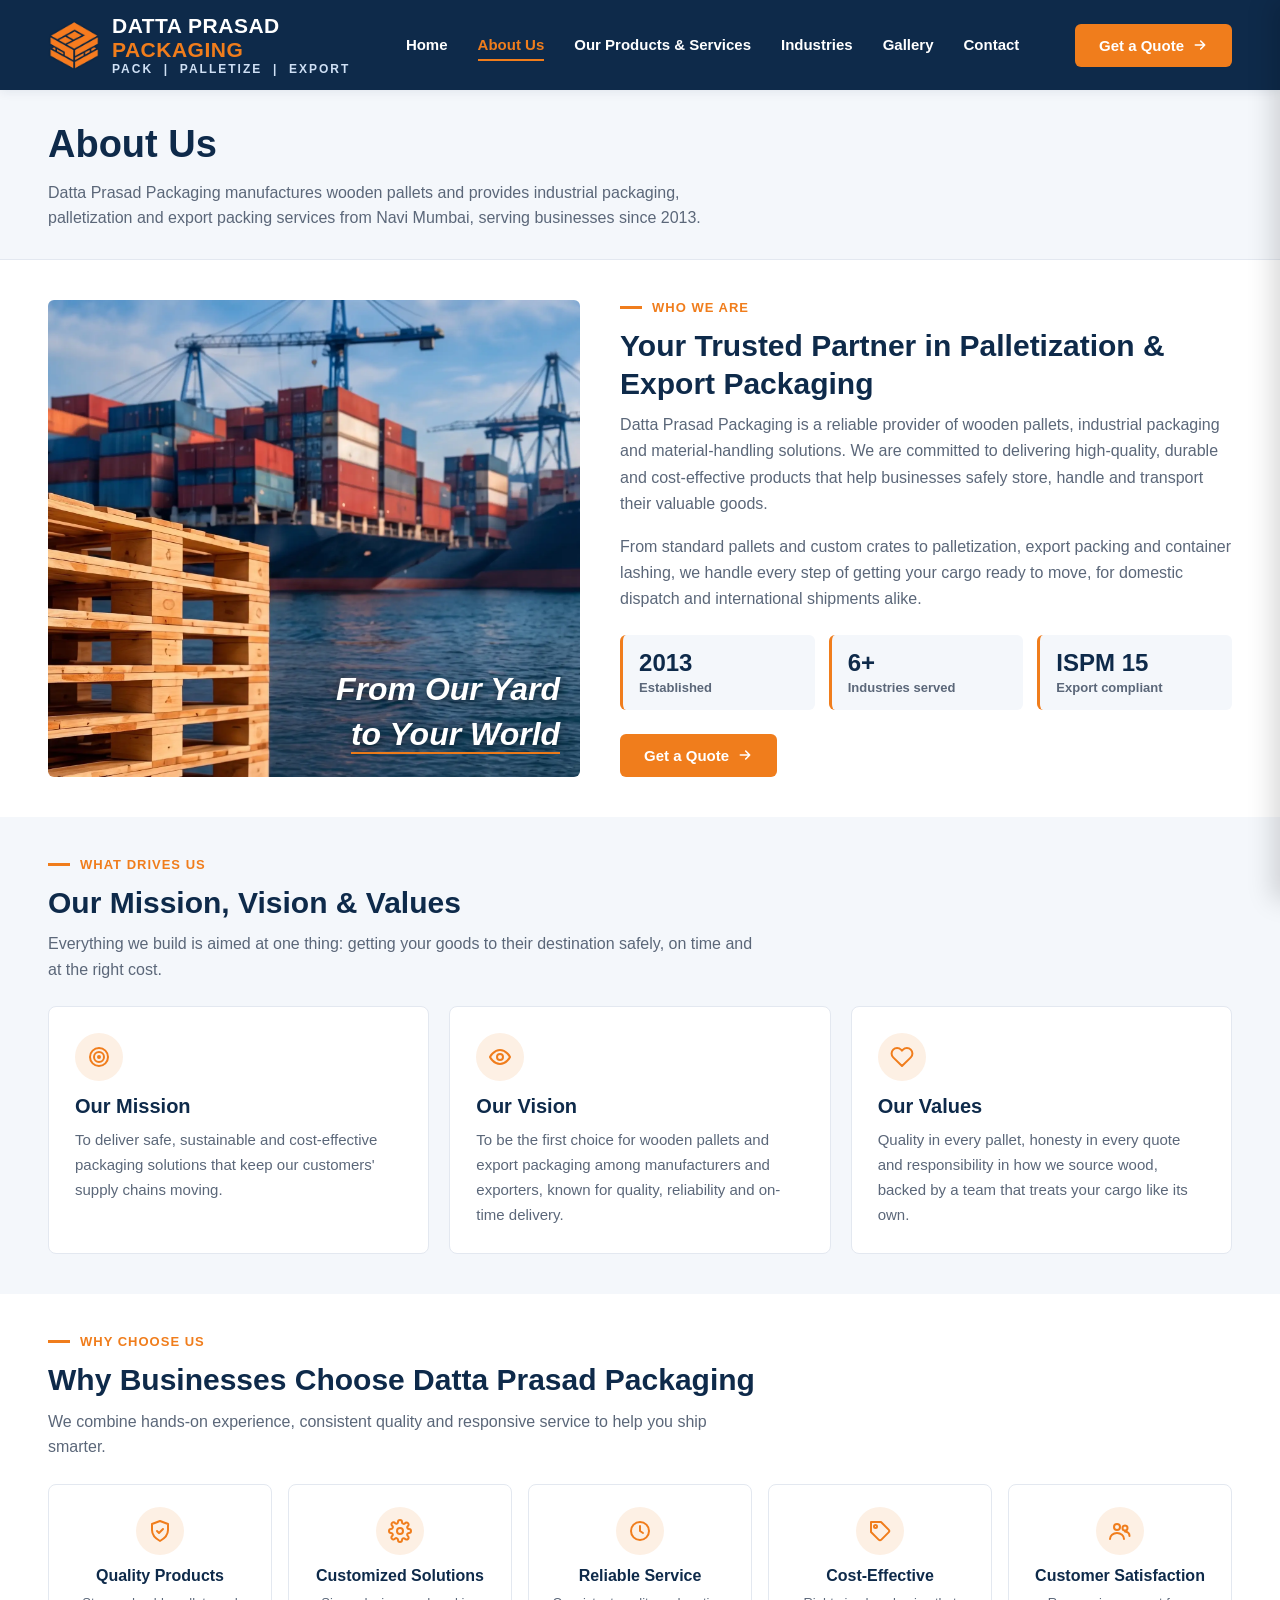
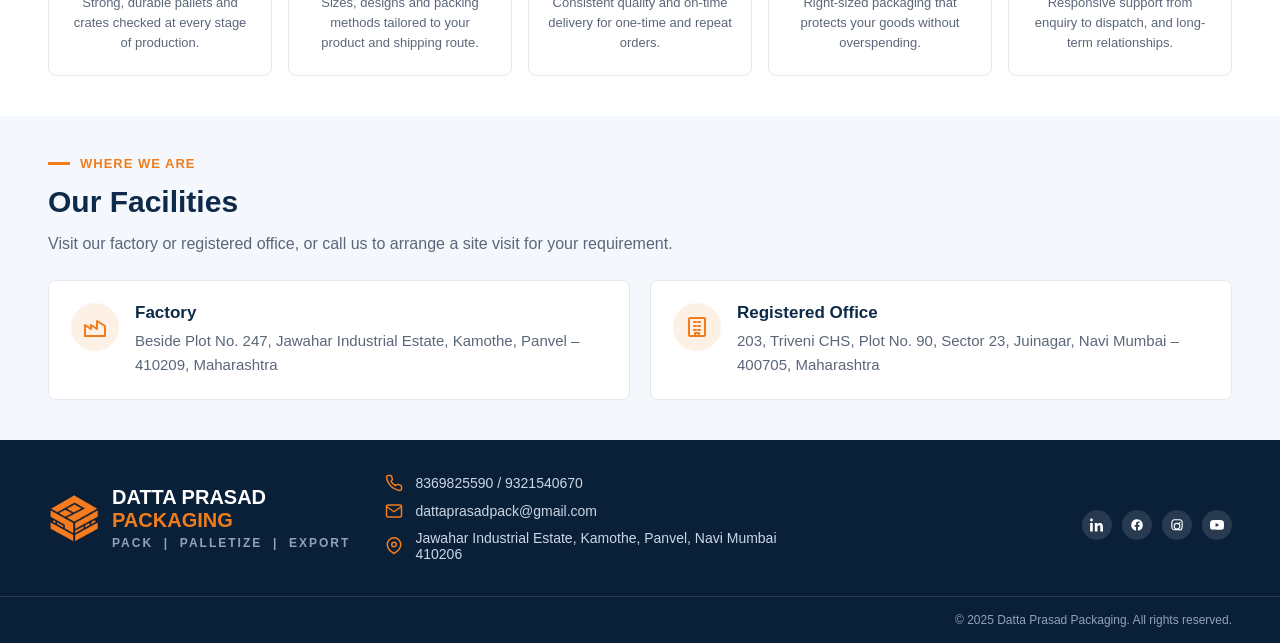
==== about.html @ 032332d9 "update" ====
<!doctype html>
<html lang="en">
<head>
<meta charset="utf-8">
<meta name="viewport" content="width=device-width, initial-scale=1">
<title>About Us — Datta Prasad Packaging</title>
<link rel="icon" type="image/x-icon" href="images/favicon.ico">
<link rel="icon" type="image/png" sizes="64x64" href="images/DP_LOGO-64.png">
<link rel="apple-touch-icon" href="images/DP_LOGO-128.png">
<link rel="stylesheet" href="style.css">
</head>
<body>

<header>
  <div class="header-inner">
    <a href="index.html" class="brand">
      <div class="logo-mark">
        <img src="images/DP_LOGO-128.png" alt="Datta Prasad Packaging logo">
      </div>
      <div class="brand-text">
        <div class="name">DATTA PRASAD<br><span class="accent">PACKAGING</span></div>
        <div class="tagline">PACK &nbsp;|&nbsp; PALLETIZE &nbsp;|&nbsp; EXPORT</div>
      </div>
    </a>
    <nav class="main-nav">
      <ul>
        <li><a href="index.html">Home</a></li>
        <li class="active"><a href="about.html">About Us</a></li>
        <li><a href="services.html">Our Products &amp; Services</a></li>
        <li><a href="industries.html">Industries</a></li>
        <li><a href="#">Gallery</a></li>
        <li><a href="index.html#contact">Contact</a></li>
      </ul>
    </nav>
    <div class="header-right">
      <a href="index.html#contact" class="btn">
        Get a Quote
        <svg class="icon" viewBox="0 0 24 24" fill="none" stroke="currentColor" stroke-width="2.4" stroke-linecap="round" stroke-linejoin="round" style="width:16px;height:16px"><path d="M5 12h14M13 6l6 6-6 6"/></svg>
      </a>
    </div>
    <button class="menu-toggle" id="menuToggle" aria-label="Open menu">
      <svg viewBox="0 0 24 24" fill="none" stroke="currentColor" stroke-width="2.4" stroke-linecap="round" stroke-linejoin="round"><path d="M3 6h18M3 12h18M3 18h18"/></svg>
    </button>
  </div>
</header>

<div class="mobile-nav-backdrop" id="mobileNavBackdrop"></div>
<nav class="mobile-nav" id="mobileNav">
  <div class="mobile-nav-header">
    <div class="brand-text">
      <div class="name" style="color:var(--navy);">DATTA PRASAD<br><span class="accent">PACKAGING</span></div>
    </div>
    <button class="mobile-nav-close" id="mobileNavClose" aria-label="Close menu">
      <svg viewBox="0 0 24 24" fill="none" stroke="currentColor" stroke-width="2.2" stroke-linecap="round" stroke-linejoin="round"><path d="M18 6L6 18M6 6l12 12"/></svg>
    </button>
  </div>
  <ul>
    <li><a href="index.html">Home</a></li>
    <li class="active"><a href="about.html">About Us</a></li>
    <li><a href="services.html">Our Products &amp; Services</a></li>
    <li><a href="industries.html">Industries</a></li>
    <li><a href="#">Gallery</a></li>
    <li><a href="index.html#contact">Contact</a></li>
  </ul>
  <a href="index.html#contact" class="btn mobile-nav-quote">
    Get a Quote
    <svg class="icon" viewBox="0 0 24 24" fill="none" stroke="currentColor" stroke-width="2.4" stroke-linecap="round" stroke-linejoin="round" style="width:16px;height:16px"><path d="M5 12h14M13 6l6 6-6 6"/></svg>
  </a>
</nav>

<main>

  <div class="page-intro">
    <h1>About Us</h1>
    <p>Datta Prasad Packaging manufactures wooden pallets and provides industrial packaging, palletization and export packing services from Navi Mumbai, serving businesses since 2013.</p>
  </div>

  <section class="ab-section">
    <div class="about-story">
      <div class="about-image">
        <img src="images/about_us.webp" alt="Wooden pallets at a shipping port">
        <div class="caption">From Our Yard<br><u>to Your World</u></div>
      </div>
      <div class="story-copy">
        <div class="eyebrow">Who We Are</div>
        <h2 class="sec-title">Your Trusted Partner in Palletization &amp; Export Packaging</h2>
        <p>Datta Prasad Packaging is a reliable provider of wooden pallets, industrial packaging and material-handling solutions. We are committed to delivering high-quality, durable and cost-effective products that help businesses safely store, handle and transport their valuable goods.</p>
        <p>From standard pallets and custom crates to palletization, export packing and container lashing, we handle every step of getting your cargo ready to move, for domestic dispatch and international shipments alike.</p>
        <div class="about-stats">
          <div class="about-stat"><strong>2013</strong><span>Established</span></div>
          <div class="about-stat"><strong>6+</strong><span>Industries served</span></div>
          <div class="about-stat"><strong>ISPM 15</strong><span>Export compliant</span></div>
        </div>
        <a href="index.html#contact" class="btn">
          Get a Quote
          <svg class="icon" viewBox="0 0 24 24" fill="none" stroke="currentColor" stroke-width="2.4" stroke-linecap="round" stroke-linejoin="round" style="width:16px;height:16px"><path d="M5 12h14M13 6l6 6-6 6"/></svg>
        </a>
      </div>
    </div>
  </section>

  <section class="ab-section alt">
    <div class="eyebrow">What Drives Us</div>
    <h2 class="sec-title">Our Mission, Vision &amp; Values</h2>
    <p class="sec-lede">Everything we build is aimed at one thing: getting your goods to their destination safely, on time and at the right cost.</p>
    <div class="mv-grid">
      <div class="mv-card">
        <div class="round-icon"><svg viewBox="0 0 24 24" fill="none" stroke="currentColor" stroke-width="2" stroke-linecap="round" stroke-linejoin="round"><circle cx="12" cy="12" r="9"/><circle cx="12" cy="12" r="5"/><circle cx="12" cy="12" r="1"/></svg></div>
        <h3>Our Mission</h3>
        <p>To deliver safe, sustainable and cost-effective packaging solutions that keep our customers' supply chains moving.</p>
      </div>
      <div class="mv-card">
        <div class="round-icon"><svg viewBox="0 0 24 24" fill="none" stroke="currentColor" stroke-width="2" stroke-linecap="round" stroke-linejoin="round"><path d="M2 12s3.5-7 10-7 10 7 10 7-3.5 7-10 7S2 12 2 12z"/><circle cx="12" cy="12" r="3"/></svg></div>
        <h3>Our Vision</h3>
        <p>To be the first choice for wooden pallets and export packaging among manufacturers and exporters, known for quality, reliability and on-time delivery.</p>
      </div>
      <div class="mv-card">
        <div class="round-icon"><svg viewBox="0 0 24 24" fill="none" stroke="currentColor" stroke-width="2" stroke-linecap="round" stroke-linejoin="round"><path d="M20.8 4.6a5.5 5.5 0 00-7.8 0L12 5.7l-1-1.1a5.5 5.5 0 00-7.8 7.8l1 1L12 21l7.8-7.6 1-1a5.5 5.5 0 000-7.8z"/></svg></div>
        <h3>Our Values</h3>
        <p>Quality in every pallet, honesty in every quote and responsibility in how we source wood, backed by a team that treats your cargo like its own.</p>
      </div>
    </div>
  </section>

  <section class="ab-section">
    <div class="eyebrow">Why Choose Us</div>
    <h2 class="sec-title">Why Businesses Choose Datta Prasad Packaging</h2>
    <p class="sec-lede">We combine hands-on experience, consistent quality and responsive service to help you ship smarter.</p>
    <div class="why-cards">
      <div class="why-card">
        <div class="round-icon"><svg viewBox="0 0 24 24" fill="none" stroke="currentColor" stroke-width="2" stroke-linecap="round" stroke-linejoin="round"><path d="M12 2l8 3v6c0 5-3.5 8.5-8 11-4.5-2.5-8-6-8-11V5z"/><path d="M9 12l2 2 4-4"/></svg></div>
        <h4>Quality Products</h4>
        <p>Strong, durable pallets and crates checked at every stage of production.</p>
      </div>
      <div class="why-card">
        <div class="round-icon"><svg viewBox="0 0 24 24" fill="none" stroke="currentColor" stroke-width="2" stroke-linecap="round" stroke-linejoin="round"><circle cx="12" cy="12" r="3"/><path d="M19.4 15a1.7 1.7 0 00.3 1.9l.1.1a2 2 0 11-2.8 2.8l-.1-.1a1.7 1.7 0 00-1.9-.3 1.7 1.7 0 00-1 1.6V21a2 2 0 11-4 0v-.1a1.7 1.7 0 00-1-1.6 1.7 1.7 0 00-1.9.3l-.1.1a2 2 0 11-2.8-2.8l.1-.1a1.7 1.7 0 00.3-1.9 1.7 1.7 0 00-1.6-1H3a2 2 0 110-4h.1a1.7 1.7 0 001.6-1 1.7 1.7 0 00-.3-1.9l-.1-.1a2 2 0 112.8-2.8l.1.1a1.7 1.7 0 001.9.3H9a1.7 1.7 0 001-1.6V3a2 2 0 114 0v.1a1.7 1.7 0 001 1.6 1.7 1.7 0 001.9-.3l.1-.1a2 2 0 112.8 2.8l-.1.1a1.7 1.7 0 00-.3 1.9V9a1.7 1.7 0 001.6 1H21a2 2 0 110 4h-.1a1.7 1.7 0 00-1.6 1z"/></svg></div>
        <h4>Customized Solutions</h4>
        <p>Sizes, designs and packing methods tailored to your product and shipping route.</p>
      </div>
      <div class="why-card">
        <div class="round-icon"><svg viewBox="0 0 24 24" fill="none" stroke="currentColor" stroke-width="2" stroke-linecap="round" stroke-linejoin="round"><circle cx="12" cy="12" r="9"/><path d="M12 7v5l3 2"/></svg></div>
        <h4>Reliable Service</h4>
        <p>Consistent quality and on-time delivery for one-time and repeat orders.</p>
      </div>
      <div class="why-card">
        <div class="round-icon"><svg viewBox="0 0 24 24" fill="none" stroke="currentColor" stroke-width="2" stroke-linecap="round" stroke-linejoin="round"><path d="M20.6 13.4l-7.2 7.2a2 2 0 01-2.8 0L3 13V3h10l7.6 7.6a2 2 0 010 2.8z"/><circle cx="7.5" cy="7.5" r="1.5"/></svg></div>
        <h4>Cost-Effective</h4>
        <p>Right-sized packaging that protects your goods without overspending.</p>
      </div>
      <div class="why-card">
        <div class="round-icon"><svg viewBox="0 0 24 24" fill="none" stroke="currentColor" stroke-width="2" stroke-linecap="round" stroke-linejoin="round"><circle cx="9" cy="8" r="3"/><path d="M2 20c0-3.3 3.1-6 7-6s7 2.7 7 6"/><circle cx="17" cy="9" r="2.5"/><path d="M17 12.5c2.6.3 4.5 2.2 4.5 4.5"/></svg></div>
        <h4>Customer Satisfaction</h4>
        <p>Responsive support from enquiry to dispatch, and long-term relationships.</p>
      </div>
    </div>
  </section>

  <section class="ab-section alt">
    <div class="eyebrow">Where We Are</div>
    <h2 class="sec-title">Our Facilities</h2>
    <p class="sec-lede">Visit our factory or registered office, or call us to arrange a site visit for your requirement.</p>
    <div class="location-grid">
      <div class="location-card">
        <div class="round-icon"><svg viewBox="0 0 24 24" fill="none" stroke="currentColor" stroke-width="2" stroke-linecap="round" stroke-linejoin="round"><path d="M2 21V10l6 4v-4l6 4V6l8 5v10z"/><path d="M2 21h20"/></svg></div>
        <div>
          <h4>Factory</h4>
          <p>Beside Plot No. 247, Jawahar Industrial Estate, Kamothe, Panvel – 410209, Maharashtra</p>
        </div>
      </div>
      <div class="location-card">
        <div class="round-icon"><svg viewBox="0 0 24 24" fill="none" stroke="currentColor" stroke-width="2" stroke-linecap="round" stroke-linejoin="round"><rect x="4" y="3" width="16" height="18" rx="1"/><path d="M9 7h2M13 7h2M9 11h2M13 11h2M9 15h2M13 15h2M10 21v-3h4v3"/></svg></div>
        <div>
          <h4>Registered Office</h4>
          <p>203, Triveni CHS, Plot No. 90, Sector 23, Juinagar, Navi Mumbai – 400705, Maharashtra</p>
        </div>
      </div>
    </div>
  </section>

</main>

<footer>
  <div class="footer-top">
    <div class="footer-brand">
      <div class="logo-mark">
        <img src="images/DP_LOGO-128.png" alt="Datta Prasad Packaging logo">
      </div>
      <div>
        <div class="name">DATTA PRASAD<br><span class="accent">PACKAGING</span></div>
        <div class="tagline">PACK &nbsp;|&nbsp; PALLETIZE &nbsp;|&nbsp; EXPORT</div>
      </div>
    </div>
    <div class="footer-contact">
      <div class="footer-contact-row">
        <svg class="icon" viewBox="0 0 24 24" fill="none" stroke="currentColor" stroke-width="2" stroke-linecap="round" stroke-linejoin="round"><path d="M22 16.9v3a2 2 0 01-2.2 2 19.8 19.8 0 01-8.6-3.1 19.5 19.5 0 01-6-6A19.8 19.8 0 012.1 4.2 2 2 0 014.1 2h3a2 2 0 012 1.7c.1.9.3 1.8.6 2.7a2 2 0 01-.5 2.1L8 9.7a16 16 0 006 6l1.2-1.2a2 2 0 012.1-.5c.9.3 1.8.5 2.7.6a2 2 0 011.7 2z"/></svg>
        <span>8369825590 / 9321540670</span>
      </div>
      <div class="footer-contact-row">
        <svg class="icon" viewBox="0 0 24 24" fill="none" stroke="currentColor" stroke-width="2" stroke-linecap="round" stroke-linejoin="round"><rect x="2" y="4" width="20" height="16" rx="2"/><path d="M2 6l10 7 10-7"/></svg>
        <span>dattaprasadpack@gmail.com</span>
      </div>
      <div class="footer-contact-row">
        <svg class="icon" viewBox="0 0 24 24" fill="none" stroke="currentColor" stroke-width="2" stroke-linecap="round" stroke-linejoin="round"><path d="M21 10c0 6.5-9 12-9 12s-9-5.5-9-12a9 9 0 0118 0z"/><circle cx="12" cy="10" r="3"/></svg>
        <span>Jawahar Industrial Estate, Kamothe, Panvel<span class="address-break">,<br class="mobile-only"> Navi Mumbai 410206</span></span>
      </div>
    </div>
    <div>
      <div class="footer-social">
        <a href="#" aria-label="LinkedIn"><svg class="icon" viewBox="0 0 24 24" fill="currentColor"><path d="M4.98 3.5C4.98 4.88 3.87 6 2.5 6S0 4.88 0 3.5 1.12 1 2.5 1s2.48 1.12 2.48 2.5zM.24 8.75h4.5V23h-4.5V8.75zM8.23 8.75h4.31v1.95h.06c.6-1.13 2.06-2.32 4.24-2.32 4.53 0 5.37 2.98 5.37 6.86V23h-4.5v-6.9c0-1.65-.03-3.77-2.3-3.77-2.3 0-2.65 1.8-2.65 3.65V23h-4.5V8.75z"/></svg></a>
        <a href="#" aria-label="Facebook"><svg class="icon" viewBox="0 0 24 24" fill="currentColor"><path d="M22 12a10 10 0 10-11.6 9.9v-7H7.9V12h2.5V9.8c0-2.5 1.5-3.9 3.8-3.9 1.1 0 2.2.2 2.2.2v2.4h-1.2c-1.2 0-1.6.8-1.6 1.6V12h2.8l-.4 2.9h-2.4v7A10 10 0 0022 12z"/></svg></a>
        <a href="#" aria-label="Instagram"><svg class="icon" viewBox="0 0 24 24" fill="currentColor"><path d="M12 2c2.7 0 3 0 4.1.06 1.1.05 1.8.2 2.4.45.7.27 1.2.6 1.7 1.1.5.5.9 1 1.1 1.7.24.6.4 1.3.45 2.4.06 1.1.06 1.4.06 4.1s0 3-.06 4.1c-.05 1.1-.2 1.8-.45 2.4-.27.7-.6 1.2-1.1 1.7-.5.5-1 .9-1.7 1.1-.6.24-1.3.4-2.4.45C15 21 14.7 21 12 21s-3 0-4.1-.06c-1.1-.05-1.8-.2-2.4-.45a4.5 4.5 0 01-1.7-1.1 4.5 4.5 0 01-1.1-1.7c-.24-.6-.4-1.3-.45-2.4C2.2 15 2.2 14.7 2.2 12s0-3 .06-4.1c.05-1.1.2-1.8.45-2.4.27-.7.6-1.2 1.1-1.7.5-.5 1-.9 1.7-1.1.6-.24 1.3-.4 2.4-.45C9 2 9.3 2 12 2zm0 1.8c-2.6 0-2.9 0-4 .06-.9.04-1.4.18-1.8.3-.4.16-.7.36-1 .66-.3.3-.5.6-.66 1-.12.4-.26.9-.3 1.8-.05 1-.06 1.3-.06 4s0 2.9.06 4c.04.9.18 1.4.3 1.8.16.4.36.7.66 1 .3.3.6.5 1 .66.4.12.9.26 1.8.3 1 .05 1.3.06 4 .06s2.9 0 4-.06c.9-.04 1.4-.18 1.8-.3.4-.16.7-.36 1-.66.3-.3.5-.6.66-1 .12-.4.26-.9.3-1.8.05-1 .06-1.3.06-4s0-2.9-.06-4c-.04-.9-.18-1.4-.3-1.8-.16-.4-.36-.7-.66-1-.3-.3-.6-.5-1-.66-.4-.12-.9-.26-1.8-.3-1-.05-1.3-.06-4-.06zm0 4.5a5.7 5.7 0 110 11.4 5.7 5.7 0 010-11.4zm0 1.8a3.9 3.9 0 100 7.8 3.9 3.9 0 000-7.8zm5.9-2a1.3 1.3 0 11-2.6 0 1.3 1.3 0 012.6 0z"/></svg></a>
        <a href="#" aria-label="YouTube"><svg class="icon" viewBox="0 0 24 24" fill="currentColor"><path d="M23.5 6.2a3 3 0 00-2.1-2.1C19.5 3.5 12 3.5 12 3.5s-7.5 0-9.4.6A3 3 0 00.5 6.2 31 31 0 000 12a31 31 0 00.5 5.8 3 3 0 002.1 2.1c1.9.6 9.4.6 9.4.6s7.5 0 9.4-.6a3 3 0 002.1-2.1A31 31 0 0024 12a31 31 0 00-.5-5.8zM9.6 15.6V8.4l6.3 3.6-6.3 3.6z"/></svg></a>
      </div>
    </div>
  </div>
  <div class="footer-bottom">© 2025 Datta Prasad Packaging. All rights reserved.</div>
</footer>

<button class="back-to-top" id="backToTop" aria-label="Back to top">
  <svg viewBox="0 0 24 24" fill="none" stroke="currentColor" stroke-width="2.4" stroke-linecap="round" stroke-linejoin="round"><path d="M12 19V5M5 12l7-7 7 7"/></svg>
</button>

<div class="lightbox" id="lightbox" hidden>
  <div class="lightbox-close" id="lightboxClose" aria-label="Close preview">
    <svg class="icon" viewBox="0 0 24 24" fill="none" stroke="currentColor" stroke-width="2" stroke-linecap="round" stroke-linejoin="round"><path d="M18 6L6 18M6 6l12 12"/></svg>
  </div>
  <img id="lightboxImg" src="" alt="">
</div>

<script src="script.js"></script>

</body>
</html>
---- style.css ----
:root {
  --navy: #0e2a4a;
  --navy-dark: #0a1f38;
  --orange: #f07d1c;
  --orange-dark: #d96c10;
  --bg: #ffffff;
  --section-alt: #f4f7fb;
  --text: #16213a;
  --muted: #5b6779;
  --card-border: #e3e8f0;
}

* { box-sizing: border-box; }

body {
  margin: 0;
  font-family: "Segoe UI", Arial, sans-serif;
  background: var(--bg);
  color: var(--text);
}

a { text-decoration: none; color: inherit; }
img { max-width: 100%; }
ul { margin: 0; padding: 0; }
section { padding: 64px 48px; scroll-margin-top: 80px; }
h1, h2, h3 { margin: 0; }

.eyebrow {
  display: flex;
  align-items: center;
  gap: 10px;
  color: var(--orange);
  font-weight: 800;
  font-size: 13px;
  letter-spacing: 1px;
  text-transform: uppercase;
  margin-bottom: 12px;
}
.eyebrow::before {
  content: "";
  width: 22px;
  height: 3px;
  background: var(--orange);
  display: inline-block;
}

.btn {
  display: inline-flex;
  align-items: center;
  gap: 8px;
  background: var(--orange);
  color: #fff;
  padding: 13px 24px;
  border-radius: 6px;
  font-size: 15px;
  font-weight: 700;
  white-space: nowrap;
  border: none;
  cursor: pointer;
}
.btn:hover { background: var(--orange-dark); }
.btn-outline {
  display: inline-flex;
  align-items: center;
  gap: 10px;
  color: #fff;
  font-weight: 700;
  font-size: 15px;
}
.btn-outline .play-circle {
  width: 34px;
  height: 34px;
  border-radius: 50%;
  border: 2px solid #fff;
  display: flex;
  align-items: center;
  justify-content: center;
  flex-shrink: 0;
}

.icon { display: inline-block; width: 20px; height: 20px; flex-shrink: 0; }

/* ---------- Header ---------- */
header {
  background: #0e2a4a;
  position: sticky;
  top: 0;
  z-index: 20;
  box-shadow: 0 2px 10px rgba(14,42,74,0.08);
}
.header-inner {
  display: flex;
  align-items: center;
  justify-content: space-between;
  gap: 24px;
  padding: 14px 48px;
  flex-wrap: wrap;
}
.brand { display: flex; align-items: center; gap: 12px; }
.logo-mark {
  width: 52px;
  height: 52px;
  flex-shrink: 0;
  display: flex;
  align-items: center;
  justify-content: center;
}
.logo-mark img { width: 100%; height: 100%; object-fit: contain; }
.brand-text .name {
  font-size: 21px;
  font-weight: 800;
  letter-spacing: 0.5px;
  color: #fff;
  line-height: 1.15;
}
.brand-text .name .accent { color: var(--orange); }
.brand-text .tagline {
  font-size: 12px;
  font-weight: 700;
  letter-spacing: 2px;
  color: #cfe0f5;
}

nav.main-nav ul {
  list-style: none;
  display: flex;
  gap: 30px;
  align-items: center;
  flex-wrap: wrap;
}
nav.main-nav a {
  font-size: 15px;
  font-weight: 600;
  color: #fff;
  padding-bottom: 6px;
}
nav.main-nav li.active a {
  color: var(--orange);
  border-bottom: 2px solid var(--orange);
}
nav.main-nav a:hover { color: var(--orange); }

.header-right { display: flex; align-items: center; gap: 28px; flex-wrap: wrap; }

/* ---------- Mobile nav toggle + drawer ---------- */
.menu-toggle {
  display: none;
  background: none;
  border: none;
  color: #fff;
  width: 40px;
  height: 40px;
  align-items: center;
  justify-content: center;
  cursor: pointer;
  flex-shrink: 0;
}
.menu-toggle svg { width: 26px; height: 26px; }

.mobile-nav-backdrop {
  position: fixed;
  inset: 0;
  background: rgba(10, 20, 35, 0.55);
  z-index: 29;
  opacity: 0;
  visibility: hidden;
  transition: opacity 0.25s ease;
}
.mobile-nav-backdrop.open { opacity: 1; visibility: visible; }

.mobile-nav {
  position: fixed;
  top: 0;
  right: 0;
  bottom: 0;
  width: 50%;
  min-width: 260px;
  max-width: 360px;
  background: #fff;
  z-index: 30;
  box-shadow: -8px 0 24px rgba(0,0,0,0.15);
  transform: translateX(100%);
  transition: transform 0.3s ease;
  display: flex;
  flex-direction: column;
  padding: 20px;
  overflow-y: auto;
}
.mobile-nav.open { transform: translateX(0); }
.mobile-nav-header {
  display: flex;
  align-items: center;
  justify-content: space-between;
  margin-bottom: 20px;
  padding-bottom: 16px;
  border-bottom: 1px solid var(--card-border);
}
.mobile-nav-header .name { font-size: 15px; line-height: 1.2; }
.mobile-nav-close {
  background: none;
  border: none;
  color: var(--navy);
  width: 34px;
  height: 34px;
  display: flex;
  align-items: center;
  justify-content: center;
  cursor: pointer;
  flex-shrink: 0;
}
.mobile-nav-close svg { width: 20px; height: 20px; }
.mobile-nav ul {
  list-style: none;
  display: flex;
  flex-direction: column;
  gap: 4px;
  margin: 0 0 20px;
  padding: 0;
}
.mobile-nav ul a {
  display: block;
  padding: 12px 8px;
  font-size: 15px;
  font-weight: 600;
  color: var(--text);
  border-radius: 6px;
}
.mobile-nav ul li.active a { color: var(--orange); background: var(--section-alt); }
.mobile-nav ul a:hover { background: var(--section-alt); }
.mobile-nav-quote { justify-content: center; margin-top: auto; }

/* ---------- Hero ---------- */
.hero {
  position: relative;
  background: var(--navy);
  height: auto;
  overflow: hidden;
}
.hero-bg {
  position: absolute;
  inset: 0;
  width: 100%;
  height: 100%;
  object-fit: cover;
  z-index: 0;
}
.hero::before {
  content: "";
  position: absolute;
  inset: 0;
  z-index: 1;
  background: linear-gradient(90deg,
    rgba(14,42,74,0.97) 0%,
    rgba(14,42,74,0.92) 30%,
    rgba(14,42,74,0.55) 55%,
    rgba(14,42,74,0.15) 75%,
    rgba(14,42,74,0) 90%);
}
.hero-grid {
  position: relative;
  z-index: 2;
  display: grid;
  grid-template-columns: minmax(0, 1fr) minmax(0, 1.3fr);
  align-items: stretch;
  height: 100%;
}
.hero-copy {
  padding: 40px 48px;
  display: flex;
  flex-direction: column;
  justify-content: center;
  color: #fff;
  overflow: hidden;
}
.hero-tags {
  display: flex;
  gap: 10px;
  flex-wrap: wrap;
  font-size: 12px;
  font-weight: 700;
  letter-spacing: 1px;
  color: #cfe0f5;
  margin-bottom: 18px;
}
.hero-tags span:not(:last-child)::after { content: "|"; margin-left: 10px; color: #4a6488; }
.hero-copy h1 {
  font-size: 36px;
  font-weight: 800;
  line-height: 1.2;
  margin-bottom: 14px;
}
.hero-copy h1 .accent { color: var(--orange); }
.hero-copy p {
  font-size: 15px;
  line-height: 1.6;
  color: #d7e2ef;
  max-width: 460px;
  margin-bottom: 26px;
}
.hero-actions { display: flex; align-items: center; gap: 28px; flex-wrap: wrap; }

/* ---------- Features strip ---------- */
.features {
  background: var(--section-alt);
  padding: 44px 48px;
}
.features-grid {
  display: grid;
  grid-template-columns: repeat(5, minmax(0, 1fr));
  gap: 20px;
}
.feature-item {
  text-align: center;
  padding: 0 20px;
  border-left: 1px solid var(--card-border);
}
.feature-item:first-child { border-left: none; }
.feature-icon {
  width: 46px;
  height: 46px;
  margin: 0 auto 14px;
  color: var(--orange);
}
.feature-item h3 {
  font-size: 15px;
  font-weight: 800;
  color: var(--navy);
  margin-bottom: 8px;
}
.feature-item p {
  font-size: 13px;
  line-height: 1.5;
  color: var(--muted);
  margin: 0;
}

/* ---------- Products section ---------- */
.products-layout {
  display: grid;
  grid-template-columns: minmax(0, 1fr) minmax(0, 2fr);
  gap: 40px;
  align-items: center;
}
.products-copy p {
  font-size: 17px;
  line-height: 1.65;
  color: var(--muted);
  margin: 0 0 28px;
}
.product-grid {
  display: grid;
  grid-template-columns: repeat(4, minmax(0, 1fr));
  gap: 20px;
}
.product-card {
  border: 1px solid var(--card-border);
  border-radius: 6px;
  overflow: hidden;
  background: #fff;
}
.product-card .thumb {
  width: 100%;
  aspect-ratio: 16 / 11;
  overflow: hidden;
}
.product-card .thumb img {
  width: 100%;
  height: 100%;
  object-fit: cover;
  display: block;
  cursor: zoom-in;
}
.product-card .info { padding: 14px 16px 16px; }
.product-card h4 {
  font-size: 18px;
  font-weight: 800;
  color: var(--navy);
  margin: 0 0 8px;
}
.product-card p {
  font-size: 14px;
  line-height: 1.5;
  color: var(--muted);
  margin: 0 0 10px;
}
.product-card .arrow { color: var(--orange); font-size: 28px; font-weight: 700; display: inline-block; line-height: 1; }

/* ---------- About section ---------- */
section.about {
  background: var(--section-alt);
}
.about-layout {
  display: grid;
  grid-template-columns: minmax(0, 1fr) minmax(0, 1.1fr) minmax(0, 0.9fr);
  gap: 36px;
  align-items: center;
}
.about-image {
  position: relative;
  border-radius: 6px;
  overflow: hidden;
  min-height: 320px;
}
.about-image img {
  width: 100%;
  height: 100%;
  object-fit: cover;
  display: block;
  position: absolute;
  inset: 0;
}
.about-image .caption {
  position: absolute;
  right: 20px;
  bottom: 20px;
  color: #fff;
  font-size: 32px;
  font-style: italic;
  font-weight: 600;
  text-shadow: 0 2px 8px rgba(0,0,0,0.5);
  line-height: 1.4;
  text-align: right;
}
.about-image .caption u { text-decoration: none; border-bottom: 2px solid var(--orange); }
.about-copy p {
  font-size: 15px;
  line-height: 1.65;
  color: var(--muted);
  margin: 0 0 20px;
}
.about-points {
  display: flex;
  flex-direction: column;
  gap: 14px;
  border-left: 1px solid var(--card-border);
  padding-left: 28px;
}
.about-point {
  display: flex;
  gap: 14px;
  align-items: flex-start;
  border-radius: 999px 6px 6px 999px;
  background: #ebf3f6;
  padding: 14px 16px;
}
.about-point .icon-wrap {
  width: 40px;
  height: 40px;
  border-radius: 50%;
  background: #fff;
  display: flex;
  align-items: center;
  justify-content: center;
  color: var(--orange);
  flex-shrink: 0;
  box-shadow: 0 2px 6px rgba(14,42,74,0.1);
}
.about-point h4 {
  font-size: 15px;
  font-weight: 800;
  color: var(--navy);
  margin: 0 0 4px;
}
.about-point p {
  font-size: 13px;
  line-height: 1.5;
  color: var(--muted);
  margin: 0;
}

/* ---------- Industries ---------- */
section.industries {
  background: #eaeff7;
  padding-top: 20px;
  padding-bottom: 0;
  text-align: center;
}
section.industries h2 {
  font-size: 14px;
  font-weight: 800;
  color: var(--navy);
  margin-bottom: 4px;
}
section.industries h2 .accent { color: var(--orange); }
.industry-strip {
  display: flex;
  justify-content: space-between;
  flex-wrap: wrap;
  gap: 20px;
  max-width: 1100px;
  margin: 0 auto;
  padding-bottom: 44px;
}
.industry-strip .item {
  display: flex;
  flex-direction: column;
  align-items: center;
  gap: 10px;
  flex: 1 1 140px;
  border-left: 2px solid #c3cedd;
  padding: 0 10px;
}
.industry-strip .item:first-child { border-left: none; }
.industry-strip .icon-circle {
  width: 40px;
  height: 40px;
  color: var(--navy);
}
.industry-strip span {
  font-size: 14px;
  font-weight: 700;
  color: var(--navy);
}

/* ---------- Enquiry Form ---------- */
section.enquiry {
  background: var(--section-alt);
}
.enquiry-layout {
  display: grid;
  grid-template-columns: minmax(0, 1fr) minmax(0, 1.2fr);
  gap: 40px;
  align-items: start;
}
.enquiry-copy p {
  font-size: 15px;
  line-height: 1.6;
  color: var(--muted);
  margin: 0 0 20px;
}
.enquiry-copy .footer-contact-row { color: var(--navy); margin-bottom: 14px; }
.enquiry-form {
  background: #fff;
  border: 1px solid var(--card-border);
  border-radius: 8px;
  padding: 32px;
  box-shadow: 0 8px 24px rgba(14,42,74,0.06);
}
.form-row { display: grid; grid-template-columns: 1fr 1fr; gap: 16px; }
.enquiry-form label {
  display: block;
  font-size: 13px;
  font-weight: 700;
  color: var(--navy);
  margin-bottom: 6px;
}
.enquiry-form input:not(.iti__search-input),
.enquiry-form textarea {
  width: 100%;
  padding: 11px 14px;
  border: 1px solid var(--card-border);
  border-radius: 6px;
  font-size: 14px;
  font-family: inherit;
  color: var(--text);
  margin-bottom: 18px;
  background: #fbfcfe;
}
.enquiry-form input:not(.iti__search-input):focus,
.enquiry-form textarea:focus {
  outline: none;
  border-color: var(--orange);
}
.enquiry-form input.invalid,
.enquiry-form input.invalid:focus { border-color: #c23b3b; }
.enquiry-form .iti { display: block; width: 100%; margin-bottom: 18px; }
.enquiry-form .iti input { margin-bottom: 0; }
.field-error {
  display: none;
  font-size: 13px;
  color: #c23b3b;
  margin: -12px 0 14px;
}
.field-error.visible { display: block; }
.enquiry-form textarea { resize: vertical; min-height: 110px; }
.enquiry-form .btn { width: 100%; justify-content: center; }
.form-status {
  font-size: 14px;
  font-weight: 600;
  margin-top: 12px;
  display: none;
}
.form-status.success { display: block; color: #1b7a3d; }
.form-status.error { display: block; color: #c23b3b; }

/* ---------- Footer ---------- */
footer {
  background: var(--navy-dark);
  color: #cbd7e6;
}
.footer-top {
  display: grid;
  grid-template-columns: minmax(0, 1.2fr) minmax(0, 1.6fr) minmax(0, 1.6fr);
  gap: 32px;
  align-items: center;
  padding: 34px 48px;
  border-bottom: 1px solid rgba(255,255,255,0.12);
}
.footer-brand { display: flex; align-items: center; gap: 12px; }
.footer-brand .name {
  font-size: 20px;
  font-weight: 800;
  color: #fff;
}
.footer-brand .name .accent { color: var(--orange); }
.footer-brand .tagline {
  font-size: 12px;
  letter-spacing: 2px;
  font-weight: 700;
  color: #8fa3bd;
  margin-top: 4px;
}
.footer-contact { display: flex; flex-direction: column; gap: 10px; }
.footer-contact-row { display: flex; align-items: center; gap: 12px; font-size: 14px; }
.footer-contact-row .icon { width: 18px; height: 18px; color: var(--orange); }
.footer-nav ul {
  list-style: none;
  display: flex;
  gap: 22px;
  flex-wrap: wrap;
  justify-content: flex-end;
}
.footer-nav a { font-size: 14px; color: #cbd7e6; }
.footer-nav a:hover { color: #fff; }
.footer-social {
  display: flex;
  gap: 10px;
  justify-content: flex-end;
  margin-top: 14px;
}
.footer-social a {
  width: 30px;
  height: 30px;
  border-radius: 50%;
  background: rgba(255,255,255,0.12);
  display: flex;
  align-items: center;
  justify-content: center;
}
.footer-social .icon { width: 14px; height: 14px; color: #fff; }
.footer-bottom {
  padding: 16px 48px;
  text-align: right;
  font-size: 12px;
  color: #8fa3bd;
}
.mobile-only { display: none; }
.back-to-top { display: none; }

/* ---------- Lightbox ---------- */
.lightbox {
  position: fixed;
  inset: 0;
  background: rgba(10, 20, 35, 0.92);
  display: flex;
  align-items: center;
  justify-content: center;
  padding: 40px;
  z-index: 100;
}
.lightbox[hidden] { display: none; }
.lightbox img {
  max-width: 100%;
  max-height: 100%;
  object-fit: contain;
  border-radius: 4px;
  box-shadow: 0 10px 40px rgba(0,0,0,0.5);
}
.lightbox-close {
  position: absolute;
  top: 20px;
  right: 28px;
  width: 44px;
  height: 44px;
  border-radius: 50%;
  background: rgba(255,255,255,0.12);
  color: #fff;
  display: flex;
  align-items: center;
  justify-content: center;
  cursor: pointer;
}
.lightbox-close:hover { background: rgba(255,255,255,0.22); }

/* ---------- Responsive ---------- */
@media (max-width: 1240px) {
  .header-inner { gap: 16px; padding-left: 32px; padding-right: 32px; }
  nav.main-nav ul { gap: 20px; }
  nav.main-nav a { font-size: 14px; }
}
@media (max-width: 1100px) {
  nav.main-nav,
  .header-right { display: none; }
  .menu-toggle { display: flex; }
  .about-layout { grid-template-columns: 1fr 1fr; }
  .about-layout > .about-points { grid-column: span 2; border-left: none; padding-left: 0; }
  .footer-top { grid-template-columns: 1fr; text-align: center; gap: 20px; padding: 28px 24px; }
  .footer-brand { justify-content: center; }
  .footer-nav ul, .footer-social { justify-content: center; }
  .footer-contact { align-items: center; gap: 8px; }
  .footer-contact-row { justify-content: center; text-align: left; }
  .footer-nav ul { row-gap: 8px; column-gap: 16px; }
  .footer-social { margin-top: 4px; }
}
@media (max-width: 900px) {
  .hero { height: auto; min-height: 0; }
  .hero::before {
    background: linear-gradient(180deg,
      rgba(14,42,74,0.55) 0%,
      rgba(14,42,74,0.85) 55%,
      rgba(14,42,74,0.97) 100%);
  }
  .hero-grid { grid-template-columns: 1fr; height: auto; }
  .hero-copy { padding-top: 24px; padding-bottom: 24px; }
  .features-grid { grid-template-columns: repeat(2, minmax(0, 1fr)); }
  .feature-item { border-left: none; }
  .feature-item:nth-child(odd) { border-right: 1px solid var(--card-border); }
  .products-layout { grid-template-columns: 1fr; }
  .product-grid { grid-template-columns: repeat(2, minmax(0, 1fr)); }
  .about-layout { grid-template-columns: 1fr; }
  .about-layout > .about-points { grid-column: span 1; }
  nav.main-nav { display: none; }
  .header-right { display: none; }
  .menu-toggle { display: flex; }
  .enquiry-layout { grid-template-columns: 1fr; }
  .hero-tags {
    flex-wrap: nowrap;
    overflow-x: auto;
    font-size: 10px;
    gap: 6px;
    white-space: nowrap;
  }
  .hero-tags span:not(:last-child)::after { margin-left: 6px; }
  .hero-actions { flex-wrap: nowrap; gap: 14px; }
  .hero-actions .btn { padding: 12px 16px; font-size: 14px; white-space: nowrap; }
  .hero-actions .btn-outline { font-size: 13px; white-space: nowrap; }
}
@media (max-width: 560px) {
  section { padding: 40px 24px; }
  .header-inner { padding: 10px 16px; flex-wrap: nowrap; gap: 10px; }
  section { scroll-margin-top: 64px; }
  .logo-mark { width: 40px; height: 40px; }
  .brand-text .name { font-size: 15px; }
  .brand-text .tagline { font-size: 9px; letter-spacing: 1px; }
  .menu-toggle { width: 32px; height: 32px; }
  .menu-toggle svg { width: 22px; height: 22px; }
  .hero-copy { padding: 28px 24px; }
  .hero-copy h1 { font-size: 30px; }
  .features { padding: 32px 24px; }
  .features-grid { grid-template-columns: 1fr; }
  .feature-item { border-left: none !important; border-right: none !important; border-top: 1px solid var(--card-border); padding: 20px 10px 0; }
  .feature-item:first-child { border-top: none; padding-top: 0; }
  .product-grid { grid-template-columns: 1fr; }
  .industry-strip {
    display: grid;
    grid-template-columns: 1fr 1fr;
    gap: 0;
  }
  .industry-strip .item {
    border-left: none !important;
    border-top: 2px solid #c3cedd;
    padding: 16px 10px;
  }
  .industry-strip .item:nth-child(odd) { border-right: 2px solid #c3cedd; }
  .industry-strip .item:nth-child(-n+2) { border-top: none; }
  .footer-top { padding: 28px 24px; text-align: left; }
  .footer-brand { justify-content: flex-start; }
  .footer-bottom { padding: 14px 24px; text-align: center; }
  .enquiry-form { padding: 24px; }
  .form-row { grid-template-columns: 1fr; }
  .footer-contact { align-items: flex-start; }
  .footer-contact-row { justify-content: flex-start; text-align: left; }
  .mobile-only { display: inline; }
  .footer-social { justify-content: flex-start; }

  .back-to-top {
    position: fixed;
    right: 18px;
    bottom: 18px;
    width: 42px;
    height: 42px;
    border-radius: 50%;
    background: var(--orange);
    color: #fff;
    display: flex;
    align-items: center;
    justify-content: center;
    box-shadow: 0 4px 14px rgba(0,0,0,0.25);
    border: none;
    cursor: pointer;
    z-index: 25;
    opacity: 0;
    visibility: hidden;
    transition: opacity 0.2s ease;
  }
  .back-to-top.visible { opacity: 1; visibility: visible; }
  .back-to-top svg { width: 20px; height: 20px; }
}

/* ---------- Services page ---------- */
.page-intro {
  background: var(--section-alt);
  padding: 32px 48px 28px;
  border-bottom: 1px solid var(--card-border);
}
.page-intro h1 {
  font-size: 38px;
  font-weight: 800;
  color: var(--navy);
  line-height: 1.2;
  margin-bottom: 12px;
}
.page-intro p {
  max-width: 720px;
  font-size: 16px;
  line-height: 1.6;
  color: var(--muted);
  margin: 0 0 20px;
}
.page-intro p:last-child { margin-bottom: 0; }
.service-jump { list-style: none; display: flex; flex-wrap: wrap; gap: 10px; }
.service-jump a {
  display: inline-block;
  padding: 8px 16px;
  border: 1px solid var(--card-border);
  border-radius: 999px;
  background: #fff;
  font-size: 14px;
  font-weight: 700;
  color: var(--navy);
}
.service-jump a:hover { border-color: var(--orange); color: var(--orange); }

section.service { padding-top: 36px; padding-bottom: 36px; }
section.service.alt { background: var(--section-alt); }
.service-layout {
  display: grid;
  grid-template-columns: minmax(0, 1.15fr) minmax(0, 1fr);
  gap: 40px;
  align-items: stretch;
}
.service-copy { align-self: center; }
.service.alt .service-layout { grid-template-columns: minmax(0, 1fr) minmax(0, 1.15fr); }
.service.alt .service-media { order: 2; }
.service-media {
  display: grid;
  grid-template-columns: minmax(0, 3fr) minmax(0, 1fr);
  grid-template-rows: minmax(0, 1fr);
  gap: 10px;
  min-height: 340px;
}
.service-media .main-img {
  position: relative;
  border-radius: 8px;
  overflow: hidden;
}
.service-thumbs {
  display: grid;
  grid-template-rows: repeat(3, minmax(0, 1fr));
  gap: 10px;
}
.service-thumbs div {
  position: relative;
  border-radius: 6px;
  overflow: hidden;
}
/* absolute so photos fill their box without dictating its height */
.service-media img {
  position: absolute;
  inset: 0;
  width: 100%;
  height: 100%;
  object-fit: cover;
  cursor: zoom-in;
}
.service-num {
  font-size: 14px;
  font-weight: 800;
  letter-spacing: 1px;
  color: var(--orange);
  margin-bottom: 8px;
}
.service-copy h2 {
  font-size: 30px;
  font-weight: 800;
  color: var(--navy);
  line-height: 1.25;
  margin-bottom: 14px;
}
.service-copy p {
  font-size: 16px;
  line-height: 1.65;
  color: var(--muted);
  margin: 0 0 18px;
}
.service-points {
  list-style: none;
  display: grid;
  grid-template-columns: 1fr 1fr;
  gap: 10px 20px;
  margin-bottom: 24px;
}
.service-points li {
  display: flex;
  align-items: flex-start;
  gap: 8px;
  font-size: 15px;
  font-weight: 600;
  color: var(--navy);
}
.service-points li::before {
  content: "";
  width: 18px;
  height: 18px;
  margin-top: 1px;
  flex-shrink: 0;
  border-radius: 50%;
  background: var(--orange) url("data:image/svg+xml,%3Csvg xmlns='http://www.w3.org/2000/svg' viewBox='0 0 24 24' fill='none' stroke='white' stroke-width='3.5' stroke-linecap='round' stroke-linejoin='round'%3E%3Cpath d='M5 12l5 5 9-10'/%3E%3C/svg%3E") center / 12px no-repeat;
}

@media (max-width: 900px) {
  .service-layout,
  .service.alt .service-layout { grid-template-columns: 1fr; gap: 24px; }
  .service.alt .service-media { order: 0; }
  .service-media { min-height: 320px; }
}
@media (max-width: 560px) {
  .page-intro { padding: 24px 24px 20px; }
  .page-intro h1 { font-size: 28px; }
  .service-jump a { font-size: 13px; padding: 7px 12px; }
  .service-media { grid-template-columns: 1fr; grid-template-rows: none; min-height: 0; }
  .service-media .main-img { aspect-ratio: 16 / 10; }
  .service-thumbs { grid-template-rows: none; grid-template-columns: repeat(3, minmax(0, 1fr)); }
  .service-thumbs div { aspect-ratio: 4 / 3; }
  section.service { padding-top: 28px; padding-bottom: 28px; }
  .service-copy h2 { font-size: 24px; }
  .service-points { grid-template-columns: 1fr; }
}

/* ---------- About page ---------- */
section.ab-section { padding-top: 40px; padding-bottom: 40px; }
section.ab-section.alt { background: var(--section-alt); }
.sec-title {
  font-size: 30px;
  font-weight: 800;
  color: var(--navy);
  line-height: 1.25;
  margin-bottom: 10px;
}
.sec-lede {
  max-width: 720px;
  font-size: 16px;
  line-height: 1.6;
  color: var(--muted);
  margin: 0 0 24px;
}

.about-story {
  display: grid;
  grid-template-columns: minmax(0, 1fr) minmax(0, 1.15fr);
  gap: 40px;
  align-items: stretch;
}
.about-story .about-image { min-height: 380px; }
.story-copy { align-self: center; }
.story-copy p {
  font-size: 16px;
  line-height: 1.65;
  color: var(--muted);
  margin: 0 0 16px;
}
.about-stats {
  display: grid;
  grid-template-columns: repeat(3, minmax(0, 1fr));
  gap: 14px;
  margin: 22px 0 24px;
}
.about-stat {
  background: var(--section-alt);
  border-left: 3px solid var(--orange);
  border-radius: 6px;
  padding: 14px 16px;
}
.about-stat strong {
  display: block;
  font-size: 24px;
  font-weight: 800;
  color: var(--navy);
  line-height: 1.2;
}
.about-stat span { font-size: 13px; font-weight: 600; color: var(--muted); }

.mv-grid {
  display: grid;
  grid-template-columns: repeat(3, minmax(0, 1fr));
  gap: 20px;
}
.mv-card,
.why-card,
.location-card {
  background: #fff;
  border: 1px solid var(--card-border);
  border-radius: 8px;
}
.mv-card { padding: 26px; }
.round-icon {
  width: 48px;
  height: 48px;
  border-radius: 50%;
  background: #fdf0e4;
  color: var(--orange);
  display: flex;
  align-items: center;
  justify-content: center;
  flex-shrink: 0;
}
.round-icon svg { width: 24px; height: 24px; }
.mv-card .round-icon { margin-bottom: 14px; }
.mv-card h3 {
  font-size: 20px;
  font-weight: 800;
  color: var(--navy);
  margin-bottom: 10px;
}
.mv-card p {
  font-size: 15px;
  line-height: 1.65;
  color: var(--muted);
  margin: 0;
}

.why-cards {
  display: grid;
  grid-template-columns: repeat(5, minmax(0, 1fr));
  gap: 16px;
}
.why-card { padding: 22px 18px; text-align: center; }
.why-card .round-icon { margin: 0 auto 12px; }
.why-card h4 {
  font-size: 16px;
  font-weight: 800;
  color: var(--navy);
  margin: 0 0 8px;
}
.why-card p {
  font-size: 13px;
  line-height: 1.55;
  color: var(--muted);
  margin: 0;
}

.location-grid {
  display: grid;
  grid-template-columns: repeat(2, minmax(0, 1fr));
  gap: 20px;
}
.location-card {
  display: flex;
  gap: 16px;
  align-items: flex-start;
  padding: 22px;
}
.location-card h4 {
  font-size: 17px;
  font-weight: 800;
  color: var(--navy);
  margin: 0 0 6px;
}
.location-card p {
  font-size: 15px;
  line-height: 1.6;
  color: var(--muted);
  margin: 0;
}

@media (max-width: 1100px) {
  .why-cards { grid-template-columns: repeat(3, minmax(0, 1fr)); }
}
@media (max-width: 900px) {
  .about-story,
  .mv-grid,
  .location-grid { grid-template-columns: 1fr; }
  .about-story .about-image { min-height: 300px; }
  .why-cards { grid-template-columns: repeat(2, minmax(0, 1fr)); }
  .why-card:last-child:nth-child(odd) { grid-column: span 2; }
}
@media (max-width: 560px) {
  section.ab-section { padding-top: 28px; padding-bottom: 28px; }
  .sec-title { font-size: 24px; }
  .about-story .about-image { min-height: 240px; }
  .about-story .about-image .caption { font-size: 22px; right: 14px; bottom: 14px; }
  .about-stats { gap: 8px; }
  .about-stat { padding: 10px 12px; }
  .about-stat strong { font-size: 18px; }
  .about-stat span { font-size: 12px; }
  .why-card { padding: 18px 12px; }
}

/* ---------- Industries page ---------- */
.industry-grid {
  display: grid;
  grid-template-columns: repeat(3, minmax(0, 1fr));
  gap: 24px;
}
.industry-card {
  display: flex;
  flex-direction: column;
  background: #fff;
  border: 1px solid var(--card-border);
  border-radius: 8px;
  overflow: hidden;
  scroll-margin-top: 80px;
}
.ind-img { aspect-ratio: 16 / 9; overflow: hidden; }
.ind-img img {
  width: 100%;
  height: 100%;
  object-fit: cover;
  display: block;
  cursor: zoom-in;
}
.ind-body {
  flex: 1;
  display: flex;
  flex-direction: column;
  padding: 20px 22px 22px;
}
.ind-head { display: flex; align-items: center; gap: 12px; margin-bottom: 12px; }
.ind-icon {
  width: 46px;
  height: 46px;
  border-radius: 50%;
  background: #fdf0e4;
  color: var(--orange);
  display: flex;
  align-items: center;
  justify-content: center;
  flex-shrink: 0;
}
.ind-icon svg { width: 26px; height: 26px; }
.ind-head h2 {
  font-size: 21px;
  font-weight: 800;
  color: var(--navy);
}
.ind-body p {
  font-size: 15px;
  line-height: 1.6;
  color: var(--muted);
  margin: 0 0 16px;
}
.ind-body .service-points { margin-bottom: 18px; }
.ind-body .service-points li { font-size: 14px; }
.ind-link {
  margin-top: auto;
  font-size: 15px;
  font-weight: 700;
  color: var(--orange);
}
.ind-link:hover { color: var(--orange-dark); }

.industry-cta {
  display: flex;
  align-items: center;
  justify-content: space-between;
  gap: 24px;
  margin-top: 28px;
  padding: 28px 32px;
  border-radius: 8px;
  background: var(--navy);
  color: #fff;
}
.industry-cta h3 { font-size: 22px; font-weight: 800; margin-bottom: 6px; }
.industry-cta p { font-size: 15px; line-height: 1.6; color: #cfe0f5; margin: 0; max-width: 720px; }

@media (max-width: 1100px) {
  .industry-grid { grid-template-columns: repeat(2, minmax(0, 1fr)); }
}
@media (max-width: 640px) {
  .industry-grid { grid-template-columns: 1fr; }
  .industry-cta { flex-direction: column; align-items: flex-start; padding: 24px; }
}
@media (max-width: 560px) {
  .industry-card { scroll-margin-top: 64px; }
  .ind-body { padding: 18px; }
}
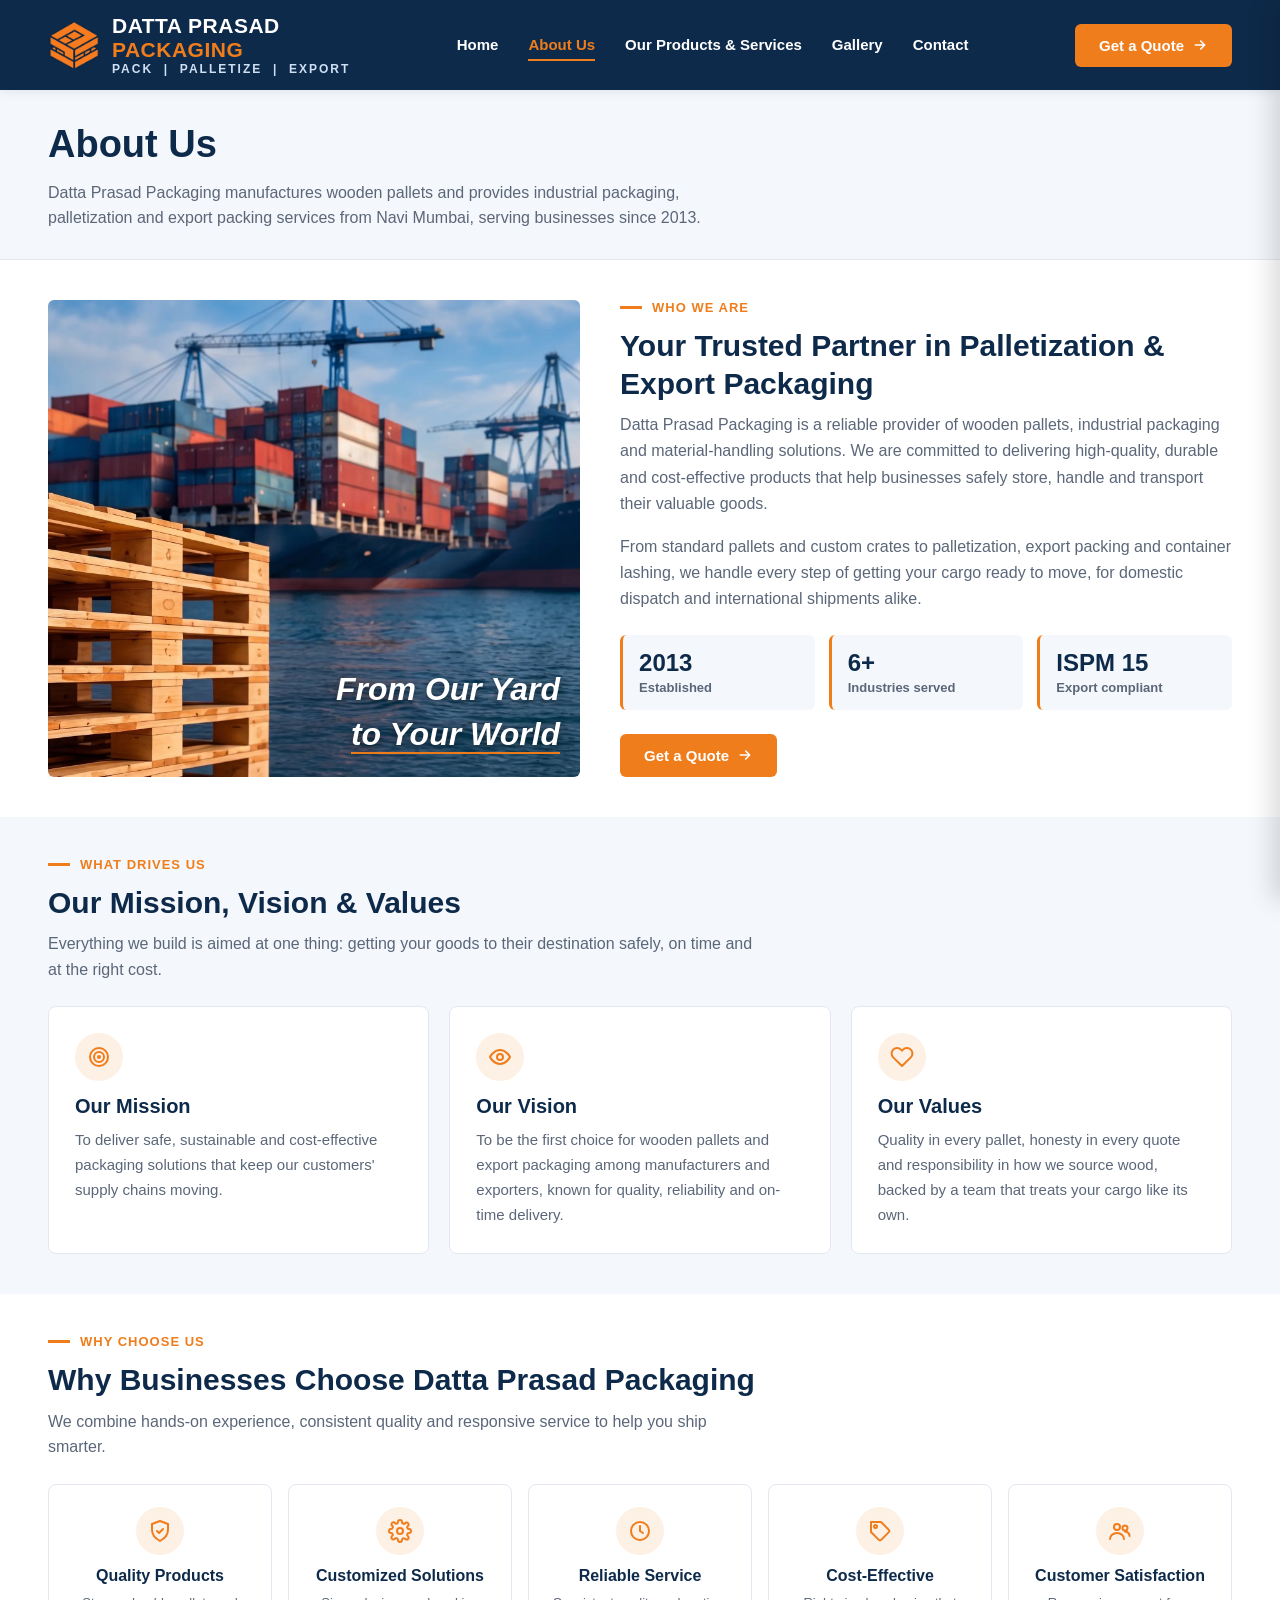
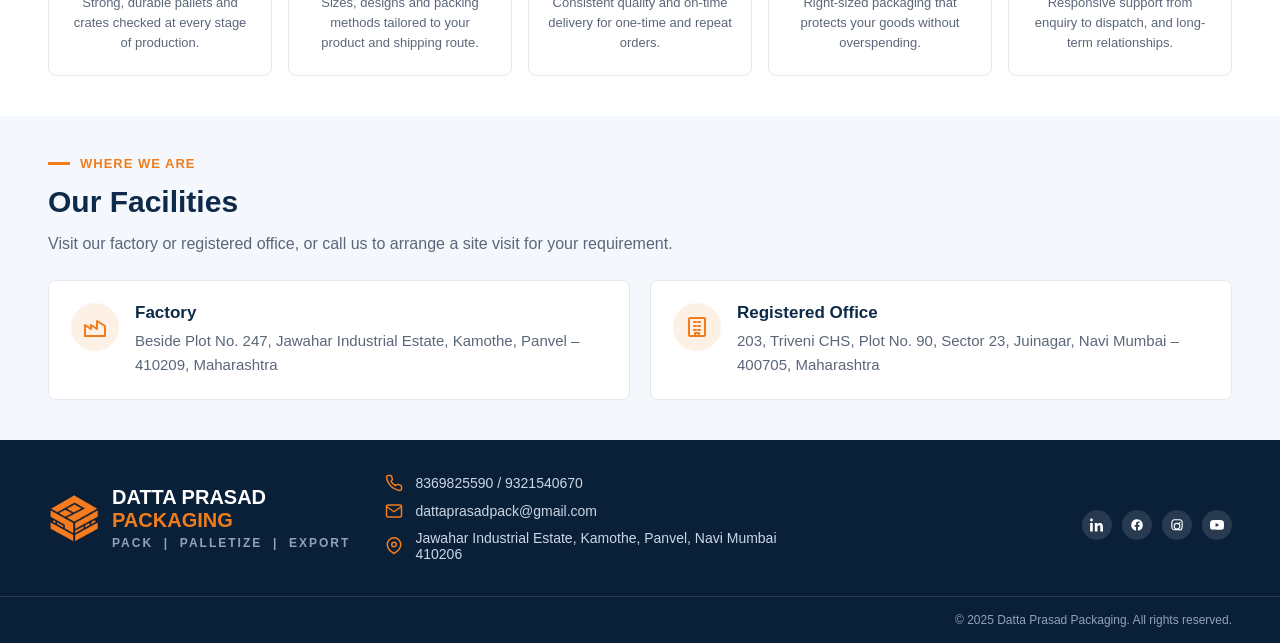
==== commit cd55b41f: "update" ====
--- a/about.html
+++ b/about.html
@@ -18,7 +18,7 @@
         <img src="images/DP_LOGO-128.png" alt="Datta Prasad Packaging logo">
       </div>
       <div class="brand-text">
-        <div class="name">DATTA PRASAD<br><span class="accent">PACKAGING</span></div>
+        <div class="name">DATTA PRASAD<br> <span class="accent">PACKAGING</span></div>
         <div class="tagline">PACK &nbsp;|&nbsp; PALLETIZE &nbsp;|&nbsp; EXPORT</div>
       </div>
     </a>
@@ -27,8 +27,7 @@
         <li><a href="index.html">Home</a></li>
         <li class="active"><a href="about.html">About Us</a></li>
         <li><a href="services.html">Our Products &amp; Services</a></li>
-        <li><a href="industries.html">Industries</a></li>
-        <li><a href="#">Gallery</a></li>
+        <li><a href="gallery.html">Gallery</a></li>
         <li><a href="index.html#contact">Contact</a></li>
       </ul>
     </nav>
@@ -48,7 +47,7 @@
 <nav class="mobile-nav" id="mobileNav">
   <div class="mobile-nav-header">
     <div class="brand-text">
-      <div class="name" style="color:var(--navy);">DATTA PRASAD<br><span class="accent">PACKAGING</span></div>
+      <div class="name" style="color:var(--navy);">DATTA PRASAD<br> <span class="accent">PACKAGING</span></div>
     </div>
     <button class="mobile-nav-close" id="mobileNavClose" aria-label="Close menu">
       <svg viewBox="0 0 24 24" fill="none" stroke="currentColor" stroke-width="2.2" stroke-linecap="round" stroke-linejoin="round"><path d="M18 6L6 18M6 6l12 12"/></svg>
@@ -58,8 +57,7 @@
     <li><a href="index.html">Home</a></li>
     <li class="active"><a href="about.html">About Us</a></li>
     <li><a href="services.html">Our Products &amp; Services</a></li>
-    <li><a href="industries.html">Industries</a></li>
-    <li><a href="#">Gallery</a></li>
+    <li><a href="gallery.html">Gallery</a></li>
     <li><a href="index.html#contact">Contact</a></li>
   </ul>
   <a href="index.html#contact" class="btn mobile-nav-quote">
@@ -186,7 +184,7 @@
         <img src="images/DP_LOGO-128.png" alt="Datta Prasad Packaging logo">
       </div>
       <div>
-        <div class="name">DATTA PRASAD<br><span class="accent">PACKAGING</span></div>
+        <div class="name">DATTA PRASAD<br> <span class="accent">PACKAGING</span></div>
         <div class="tagline">PACK &nbsp;|&nbsp; PALLETIZE &nbsp;|&nbsp; EXPORT</div>
       </div>
     </div>
@@ -225,6 +223,13 @@
     <svg class="icon" viewBox="0 0 24 24" fill="none" stroke="currentColor" stroke-width="2" stroke-linecap="round" stroke-linejoin="round"><path d="M18 6L6 18M6 6l12 12"/></svg>
   </div>
   <img id="lightboxImg" src="" alt="">
+  <button class="lightbox-nav prev" id="lightboxPrev" aria-label="Previous image">
+    <svg class="icon" viewBox="0 0 24 24" fill="none" stroke="currentColor" stroke-width="2.4" stroke-linecap="round" stroke-linejoin="round"><path d="M15 18l-6-6 6-6"/></svg>
+  </button>
+  <button class="lightbox-nav next" id="lightboxNext" aria-label="Next image">
+    <svg class="icon" viewBox="0 0 24 24" fill="none" stroke="currentColor" stroke-width="2.4" stroke-linecap="round" stroke-linejoin="round"><path d="M9 6l6 6-6 6"/></svg>
+  </button>
+  <div class="lightbox-count" id="lightboxCount" aria-live="polite"></div>
 </div>
 
 <script src="script.js"></script>
--- a/style.css
+++ b/style.css
@@ -370,6 +370,16 @@
   display: block;
   cursor: zoom-in;
 }
+/* cards with several photos crossfade between them (see script.js) */
+.product-card .thumb { position: relative; }
+.product-card .thumb img.slide {
+  position: absolute;
+  inset: 0;
+  opacity: 0;
+  pointer-events: none;
+  transition: opacity .8s ease;
+}
+.product-card .thumb img.slide.active { opacity: 1; pointer-events: auto; }
 .product-card .info { padding: 14px 16px 16px; }
 .product-card h4 {
   font-size: 18px;
@@ -681,6 +691,44 @@
   cursor: pointer;
 }
 .lightbox-close:hover { background: rgba(255,255,255,0.22); }
+.lightbox-nav {
+  position: absolute;
+  top: 50%;
+  transform: translateY(-50%);
+  width: 52px;
+  height: 52px;
+  border: 0;
+  border-radius: 50%;
+  background: rgba(255,255,255,0.14);
+  color: #fff;
+  display: flex;
+  align-items: center;
+  justify-content: center;
+  cursor: pointer;
+}
+.lightbox-nav:hover { background: var(--orange); }
+.lightbox-nav[hidden] { display: none; }
+.lightbox-nav svg { width: 26px; height: 26px; }
+.lightbox-nav.prev { left: 24px; }
+.lightbox-nav.next { right: 24px; }
+.lightbox-count {
+  position: absolute;
+  bottom: 20px;
+  left: 50%;
+  transform: translateX(-50%);
+  color: #cfe0f5;
+  font-size: 14px;
+  font-weight: 600;
+}
+.lightbox.has-nav { padding-left: 96px; padding-right: 96px; }
+@media (max-width: 640px) {
+  /* buttons sit in a bar under the photo on phones */
+  .lightbox.has-nav { padding: 64px 12px 96px; }
+  .lightbox-nav { top: auto; bottom: 20px; transform: none; width: 56px; height: 56px; background: rgba(255,255,255,0.18); }
+  .lightbox-nav.prev { left: 24px; }
+  .lightbox-nav.next { right: 24px; }
+  .lightbox-count { bottom: 38px; }
+}
 
 /* ---------- Responsive ---------- */
 @media (max-width: 1240px) {
@@ -746,10 +794,23 @@
   .menu-toggle svg { width: 22px; height: 22px; }
   .hero-copy { padding: 28px 24px; }
   .hero-copy h1 { font-size: 30px; }
-  .features { padding: 32px 24px; }
-  .features-grid { grid-template-columns: 1fr; }
-  .feature-item { border-left: none !important; border-right: none !important; border-top: 1px solid var(--card-border); padding: 20px 10px 0; }
-  .feature-item:first-child { border-top: none; padding-top: 0; }
+  /* compact 2-column chips: icon + title only */
+  .features { padding: 16px; }
+  .features-grid { grid-template-columns: repeat(2, minmax(0, 1fr)); gap: 8px; }
+  .feature-item {
+    display: flex;
+    align-items: center;
+    gap: 10px;
+    text-align: left;
+    padding: 10px 12px;
+    border: 1px solid var(--card-border) !important;
+    border-radius: 6px;
+    background: #fff;
+  }
+  .feature-item:last-child { grid-column: span 2; justify-content: center; }
+  .feature-icon { width: 26px; height: 26px; margin: 0; flex-shrink: 0; }
+  .feature-item h3 { font-size: 13px; margin: 0; line-height: 1.3; }
+  .feature-item p { display: none; }
   .product-grid { grid-template-columns: 1fr; }
   .industry-strip {
     display: grid;
@@ -919,10 +980,12 @@
 }
 
 @media (max-width: 900px) {
+  /* tablets keep images and copy side by side */
   .service-layout,
-  .service.alt .service-layout { grid-template-columns: 1fr; gap: 24px; }
-  .service.alt .service-media { order: 0; }
-  .service-media { min-height: 320px; }
+  .service.alt .service-layout { gap: 24px; }
+  .service-media { min-height: 300px; }
+  .service-copy h2 { font-size: 24px; }
+  .service-points { grid-template-columns: 1fr; }
 }
 @media (max-width: 560px) {
   .page-intro { padding: 24px 24px 20px; }
@@ -1096,7 +1159,7 @@
   .why-card { padding: 18px 12px; }
 }
 
-/* ---------- Industries page ---------- */
+/* ---------- Gallery page (industry-style cards) ---------- */
 .industry-grid {
   display: grid;
   grid-template-columns: repeat(3, minmax(0, 1fr));
@@ -1119,45 +1182,30 @@
   display: block;
   cursor: zoom-in;
 }
-.ind-body {
-  flex: 1;
-  display: flex;
-  flex-direction: column;
-  padding: 20px 22px 22px;
-}
-.ind-head { display: flex; align-items: center; gap: 12px; margin-bottom: 12px; }
-.ind-icon {
-  width: 46px;
-  height: 46px;
-  border-radius: 50%;
-  background: #fdf0e4;
-  color: var(--orange);
-  display: flex;
-  align-items: center;
-  justify-content: center;
-  flex-shrink: 0;
-}
-.ind-icon svg { width: 26px; height: 26px; }
-.ind-head h2 {
-  font-size: 21px;
-  font-weight: 800;
-  color: var(--navy);
-}
-.ind-body p {
-  font-size: 15px;
-  line-height: 1.6;
-  color: var(--muted);
-  margin: 0 0 16px;
-}
-.ind-body .service-points { margin-bottom: 18px; }
-.ind-body .service-points li { font-size: 14px; }
 .ind-link {
-  margin-top: auto;
   font-size: 15px;
   font-weight: 700;
   color: var(--orange);
 }
 .ind-link:hover { color: var(--orange-dark); }
+
+.gallery-head {
+  display: flex;
+  align-items: baseline;
+  justify-content: space-between;
+  gap: 16px;
+  margin-bottom: 18px;
+}
+.gallery-head h2 { font-size: 24px; font-weight: 800; color: var(--navy); }
+.gallery-grid { grid-template-columns: repeat(4, minmax(0, 1fr)); gap: 18px; }
+.gallery-card { margin: 0; }
+.gallery-card .ind-img { aspect-ratio: 4 / 3; }
+.gallery-card figcaption {
+  padding: 10px 14px 12px;
+  font-size: 14px;
+  font-weight: 600;
+  color: var(--navy);
+}
 
 .industry-cta {
   display: flex;
@@ -1175,12 +1223,64 @@
 
 @media (max-width: 1100px) {
   .industry-grid { grid-template-columns: repeat(2, minmax(0, 1fr)); }
+  .gallery-grid { grid-template-columns: repeat(3, minmax(0, 1fr)); }
 }
 @media (max-width: 640px) {
   .industry-grid { grid-template-columns: 1fr; }
+  .gallery-grid { grid-template-columns: repeat(2, minmax(0, 1fr)); gap: 12px; }
+  .gallery-head h2 { font-size: 20px; }
   .industry-cta { flex-direction: column; align-items: flex-start; padding: 24px; }
 }
 @media (max-width: 560px) {
   .industry-card { scroll-margin-top: 64px; }
-  .ind-body { padding: 18px; }
-}
+}
+
+/* ---------- Mobile title sizes ---------- */
+@media (max-width: 560px) {
+  /* home section titles carry inline sizes, hence !important */
+  #products h2 { font-size: clamp(20px, 6.4vw, 26px) !important; }
+  #about h2, #contact h2 { font-size: clamp(18px, 5.6vw, 22px) !important; }
+  .hero-copy h1 { font-size: 26px; }
+  .page-intro h1 { font-size: 24px; }
+  .service-copy h2 { font-size: 21px; }
+  .sec-title { font-size: 21px; }
+  .gallery-head h2 { font-size: 18px; }
+}
+
+/* ---------- Mobile header & services layout ---------- */
+@media (max-width: 560px) {
+  /* brand name on one line, sized to fill the bar */
+  header .brand-text .name { font-size: clamp(14px, 4.3vw, 18px); white-space: nowrap; }
+  header .brand-text .name br { display: none; }
+  header .brand-text .tagline { font-size: 10px; letter-spacing: 1.6px; margin-top: 2px; }
+
+  /* services: photo left, number + title + intro right, the rest full width below */
+  .service-layout,
+  .service.alt .service-layout { grid-template-columns: minmax(0, 1fr) minmax(0, 1.1fr); gap: 0 14px; }
+  .service-copy { display: contents; }
+  .service-media,
+  .service.alt .service-media { grid-column: 1; grid-row: 1 / 4; order: 0; gap: 6px; align-self: start; }
+  .service-media .main-img { aspect-ratio: 1 / 1; }
+  .service-thumbs { gap: 6px; }
+  .service-num,
+  .service-copy h2,
+  .service-copy h2 + p { grid-column: 2; }
+  .service-num { grid-row: 1; margin-bottom: 4px; font-size: 12px; }
+  .service-copy h2 { grid-row: 2; font-size: 18px; margin-bottom: 6px; }
+  .service-copy h2 + p { grid-row: 3; font-size: 14px; line-height: 1.5; margin: 0; }
+  .service-copy h2 + p ~ * { grid-column: 1 / -1; }
+  .service-copy h2 + p + p { margin-top: 16px; font-size: 15px; }
+}
+
+/* ---------- Mobile product cards: photo left, text right ---------- */
+@media (max-width: 560px) {
+  .product-grid { gap: 12px; }
+  .product-card { display: grid; grid-template-columns: minmax(0, 42%) minmax(0, 1fr); }
+  .product-card .thumb { aspect-ratio: auto; min-height: 120px; }
+  /* absolute so the photo fills the card height set by the text */
+  .product-card .thumb img { position: absolute; inset: 0; }
+  .product-card .info { display: flex; flex-direction: column; justify-content: center; padding: 12px 14px; }
+  .product-card h4 { font-size: 16px; margin-bottom: 4px; }
+  .product-card p { font-size: 13px; margin-bottom: 6px; }
+  .product-card .arrow { font-size: 22px; }
+}
